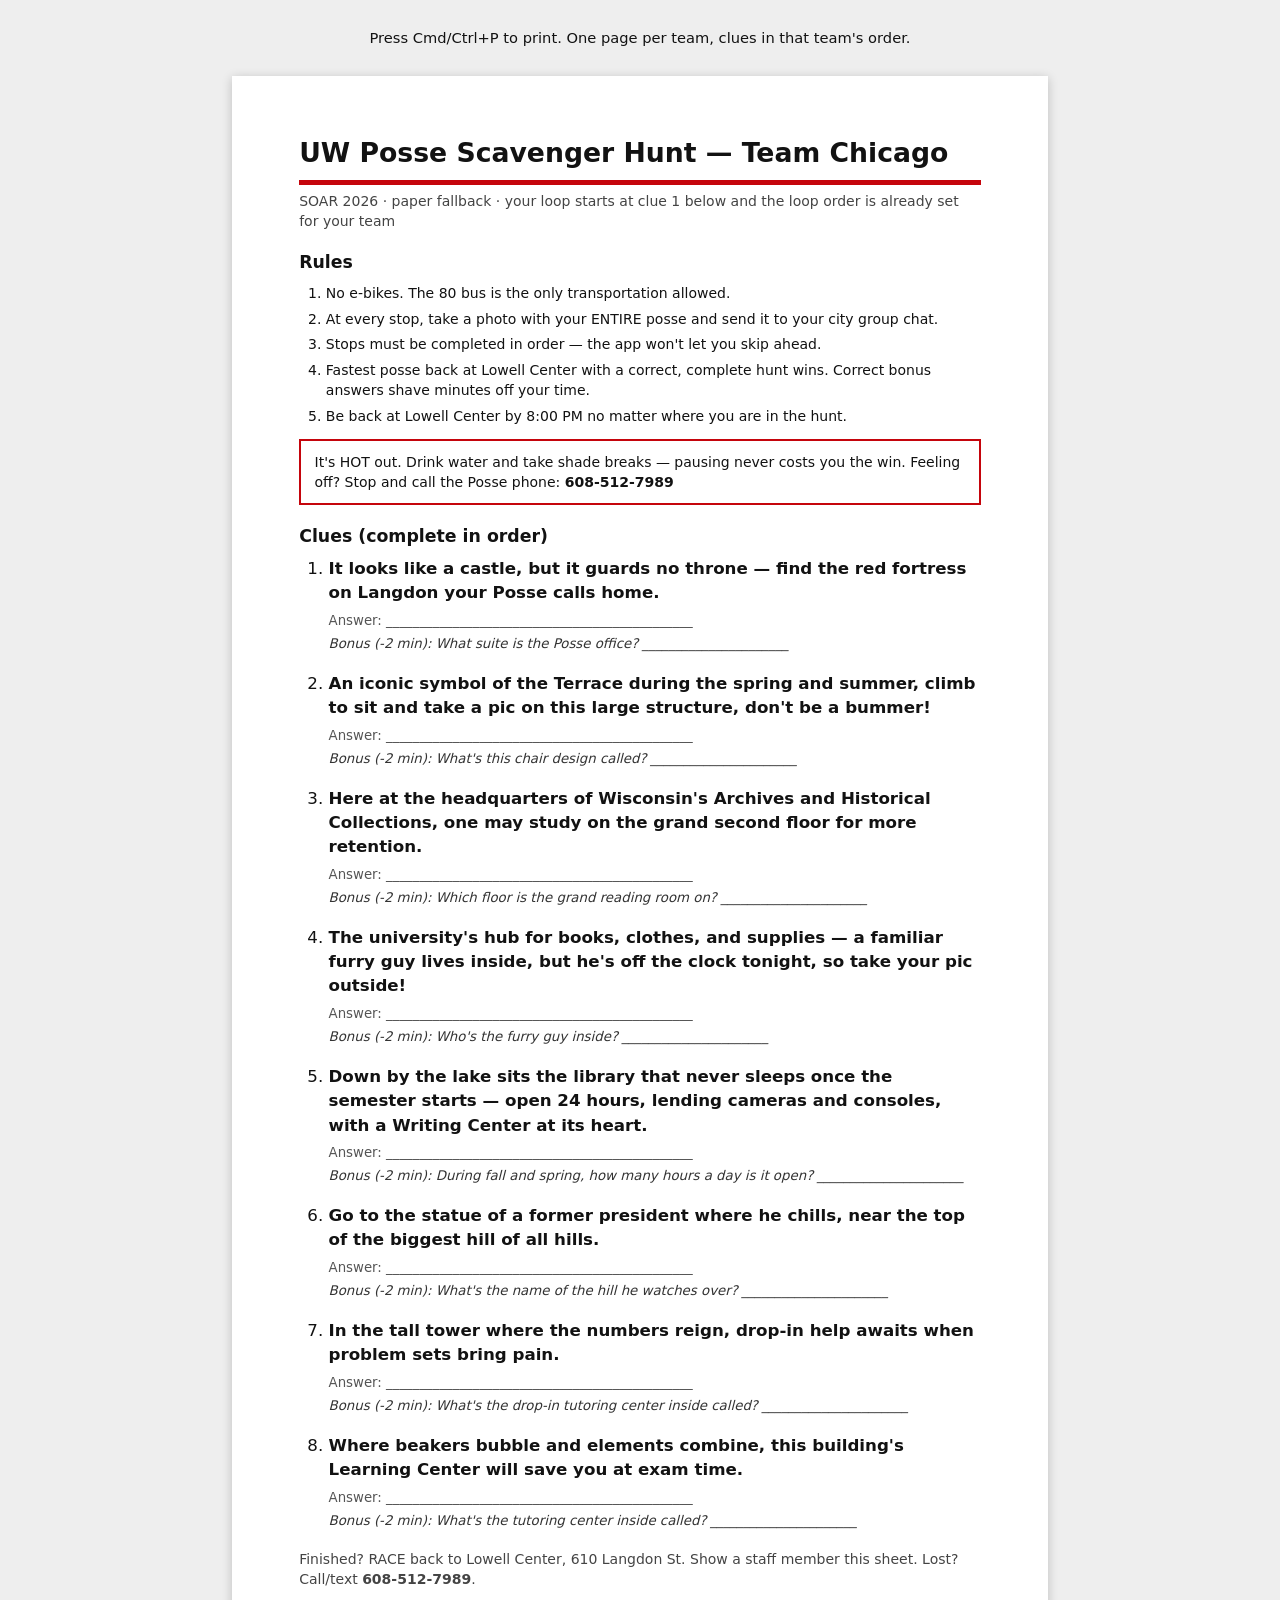
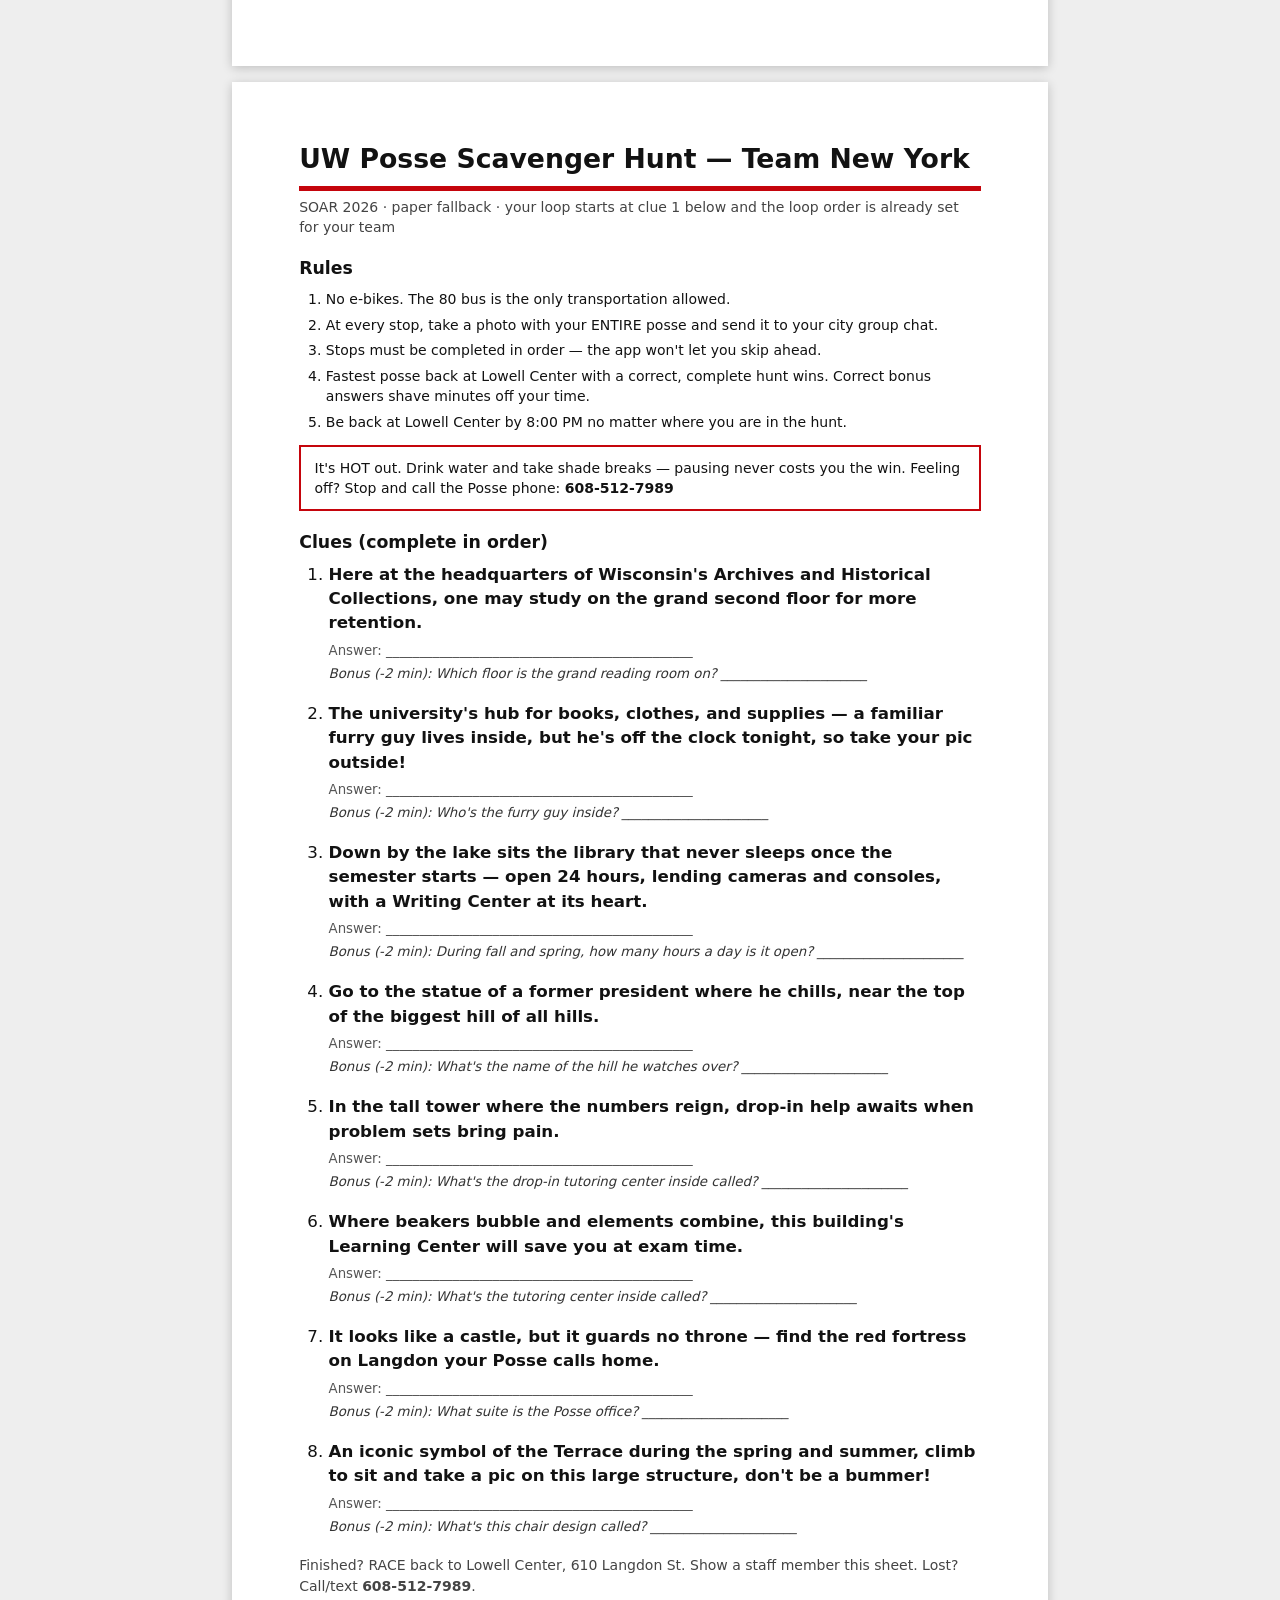
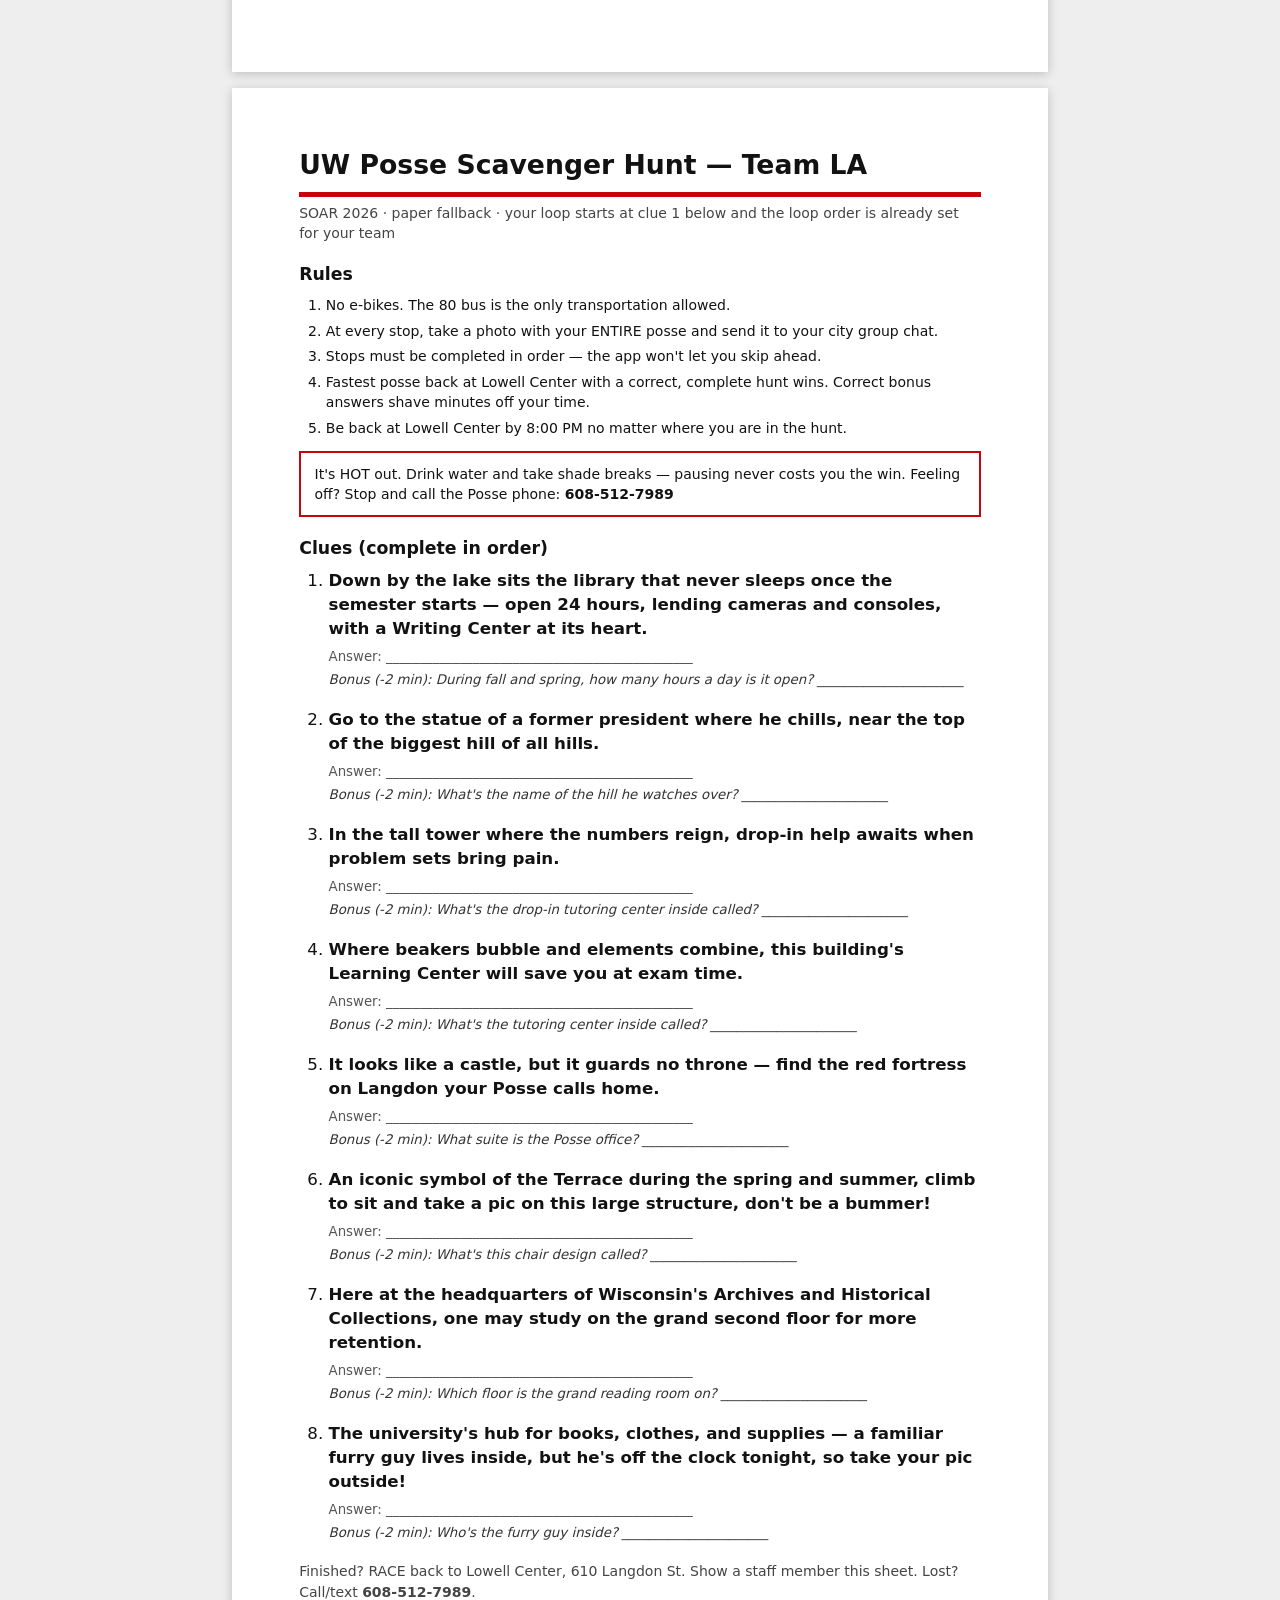
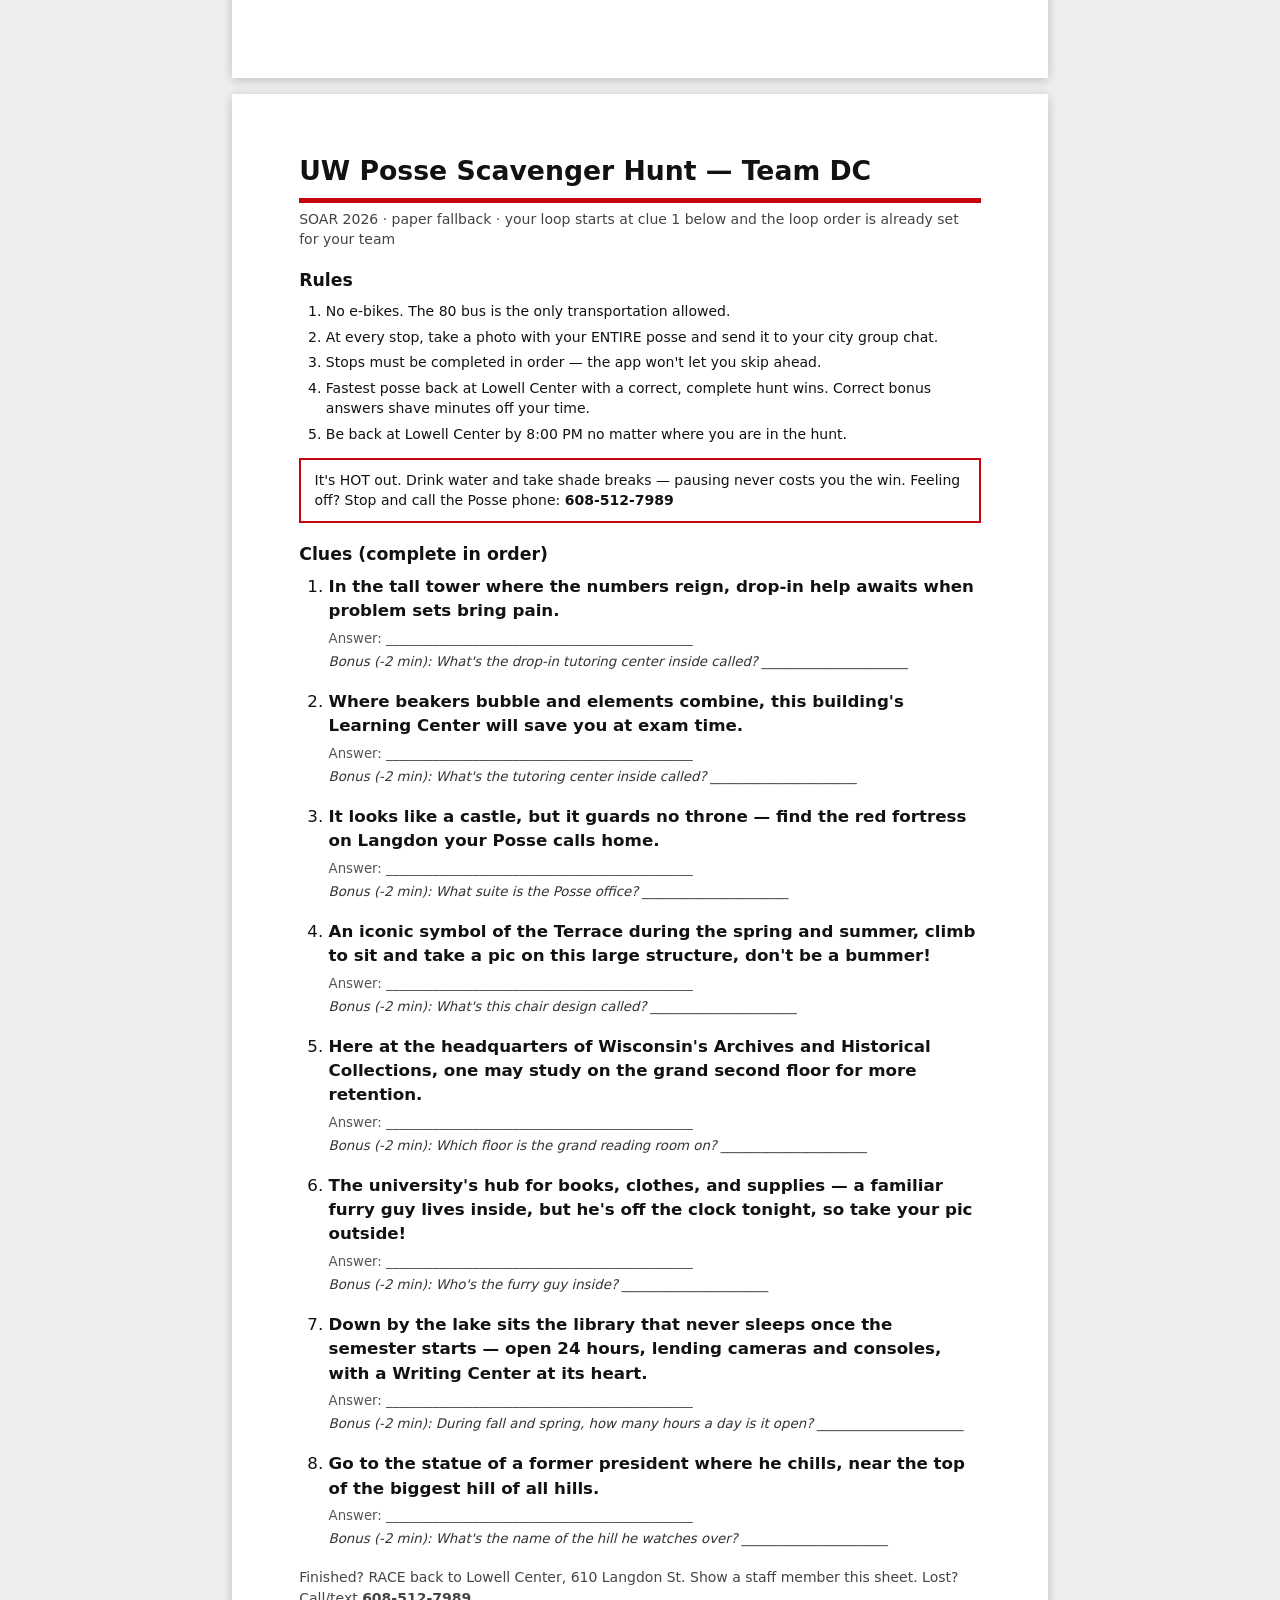
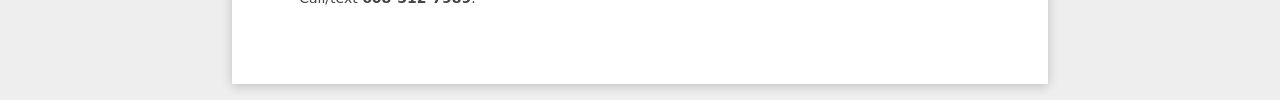
==== print.html @ bf7e482c "P2+P3: mission control, print fallback, docs, QR - mission-control.html: optional staff progress boa" ====
<!DOCTYPE html>
<html lang="en">
<head>
  <meta charset="UTF-8" />
  <meta name="viewport" content="width=device-width, initial-scale=1" />
  <title>Hunt Clue Sheets (print fallback)</title>
  <style>
    /* Paper fallback: open this page and hit Print. One sheet per city, in
       that city's visit order, plus the rules. If phones die on Tuesday,
       this is the hunt. */
    * { box-sizing: border-box; }
    body {
      font-family: "Red Hat Text", system-ui, -apple-system, "Segoe UI", Roboto, sans-serif;
      color: #121212; margin: 0; font-size: 12.5pt; line-height: 1.45;
    }
    .sheet { padding: 0.6in 0.7in; page-break-after: always; }
    .sheet:last-child { page-break-after: auto; }
    h1 {
      font-size: 20pt; margin: 0 0 2pt;
      border-bottom: 4pt solid #C5050C; padding-bottom: 6pt;
    }
    .sub { color: #444; margin: 4pt 0 14pt; font-size: 10.5pt; }
    h2 { font-size: 13pt; margin: 14pt 0 6pt; }
    ol.rules { margin: 0 0 10pt; padding-left: 20pt; font-size: 10.5pt; }
    ol.rules li { margin-bottom: 4pt; }
    .heat {
      border: 2pt solid #C5050C; padding: 8pt 10pt; font-size: 10.5pt;
      margin: 8pt 0 14pt; font-weight: 500;
    }
    ol.clues { margin: 0; padding-left: 22pt; }
    ol.clues li { margin-bottom: 14pt; }
    .clue-text { font-weight: 700; }
    .answer-line { color: #555; font-size: 10pt; margin-top: 4pt; }
    .bonus { color: #333; font-size: 10pt; margin-top: 3pt; font-style: italic; }
    .phone { font-weight: 700; }
    @media screen {
      body { background: #eee; }
      .sheet { background: #fff; max-width: 8.5in; margin: 16px auto; box-shadow: 0 2px 10px rgba(0,0,0,.2); }
      .print-hint { text-align:center; padding: 12px; font-size: 11pt; }
    }
    @media print { .print-hint { display: none; } }
  </style>
</head>
<body>
  <p class="print-hint">Press Cmd/Ctrl+P to print. One page per team, clues in that team's order.</p>
  <div id="sheets"></div>

  <script src="js/config.js"></script>
  <script>
  (function () {
    "use strict";
    var C = window.HUNT_CONFIG;
    function esc(s) {
      return String(s).replace(/&/g, "&amp;").replace(/</g, "&lt;").replace(/>/g, "&gt;");
    }
    var rules = "";
    for (var r = 0; r < C.rules.length; r++) rules += "<li>" + esc(C.rules[r]) + "</li>";

    var html = "";
    for (var c = 0; c < C.cities.length; c++) {
      var city = C.cities[c];
      var clues = "";
      for (var leg = 0; leg < C.stops.length; leg++) {
        var stop = C.stops[(city.startOffset + leg) % C.stops.length];
        clues +=
          "<li>" +
            '<div class="clue-text">' + esc(stop.clue) + "</div>" +
            '<div class="answer-line">Answer: ______________________________________________</div>' +
            (stop.bonus ? '<div class="bonus">Bonus (-' + C.bonusMinutes + ' min): ' + esc(stop.bonus.question) +
              " ______________________</div>" : "") +
          "</li>";
      }
      html +=
        '<div class="sheet">' +
          "<h1>" + esc(C.event.title) + " — Team " + esc(city.name) + "</h1>" +
          '<p class="sub">' + esc(C.event.subtitle) + " · paper fallback · your loop starts at clue 1 below and the loop order is already set for your team</p>" +
          "<h2>Rules</h2><ol class=\"rules\">" + rules + "</ol>" +
          '<div class="heat">' + esc(C.heatBanner.text) + ' <span class="phone">' + esc(C.event.possePhone) + "</span></div>" +
          "<h2>Clues (complete in order)</h2>" +
          '<ol class="clues">' + clues + "</ol>" +
          '<p class="sub">Finished? RACE back to ' + esc(C.event.homeBase) + ", " + esc(C.event.homeBaseAddress) +
          ". Show a staff member this sheet. Lost? Call/text <span class=\"phone\">" + esc(C.event.possePhone) + "</span>.</p>" +
        "</div>";
    }
    document.getElementById("sheets").innerHTML = html;
  })();
  </script>
</body>
</html>
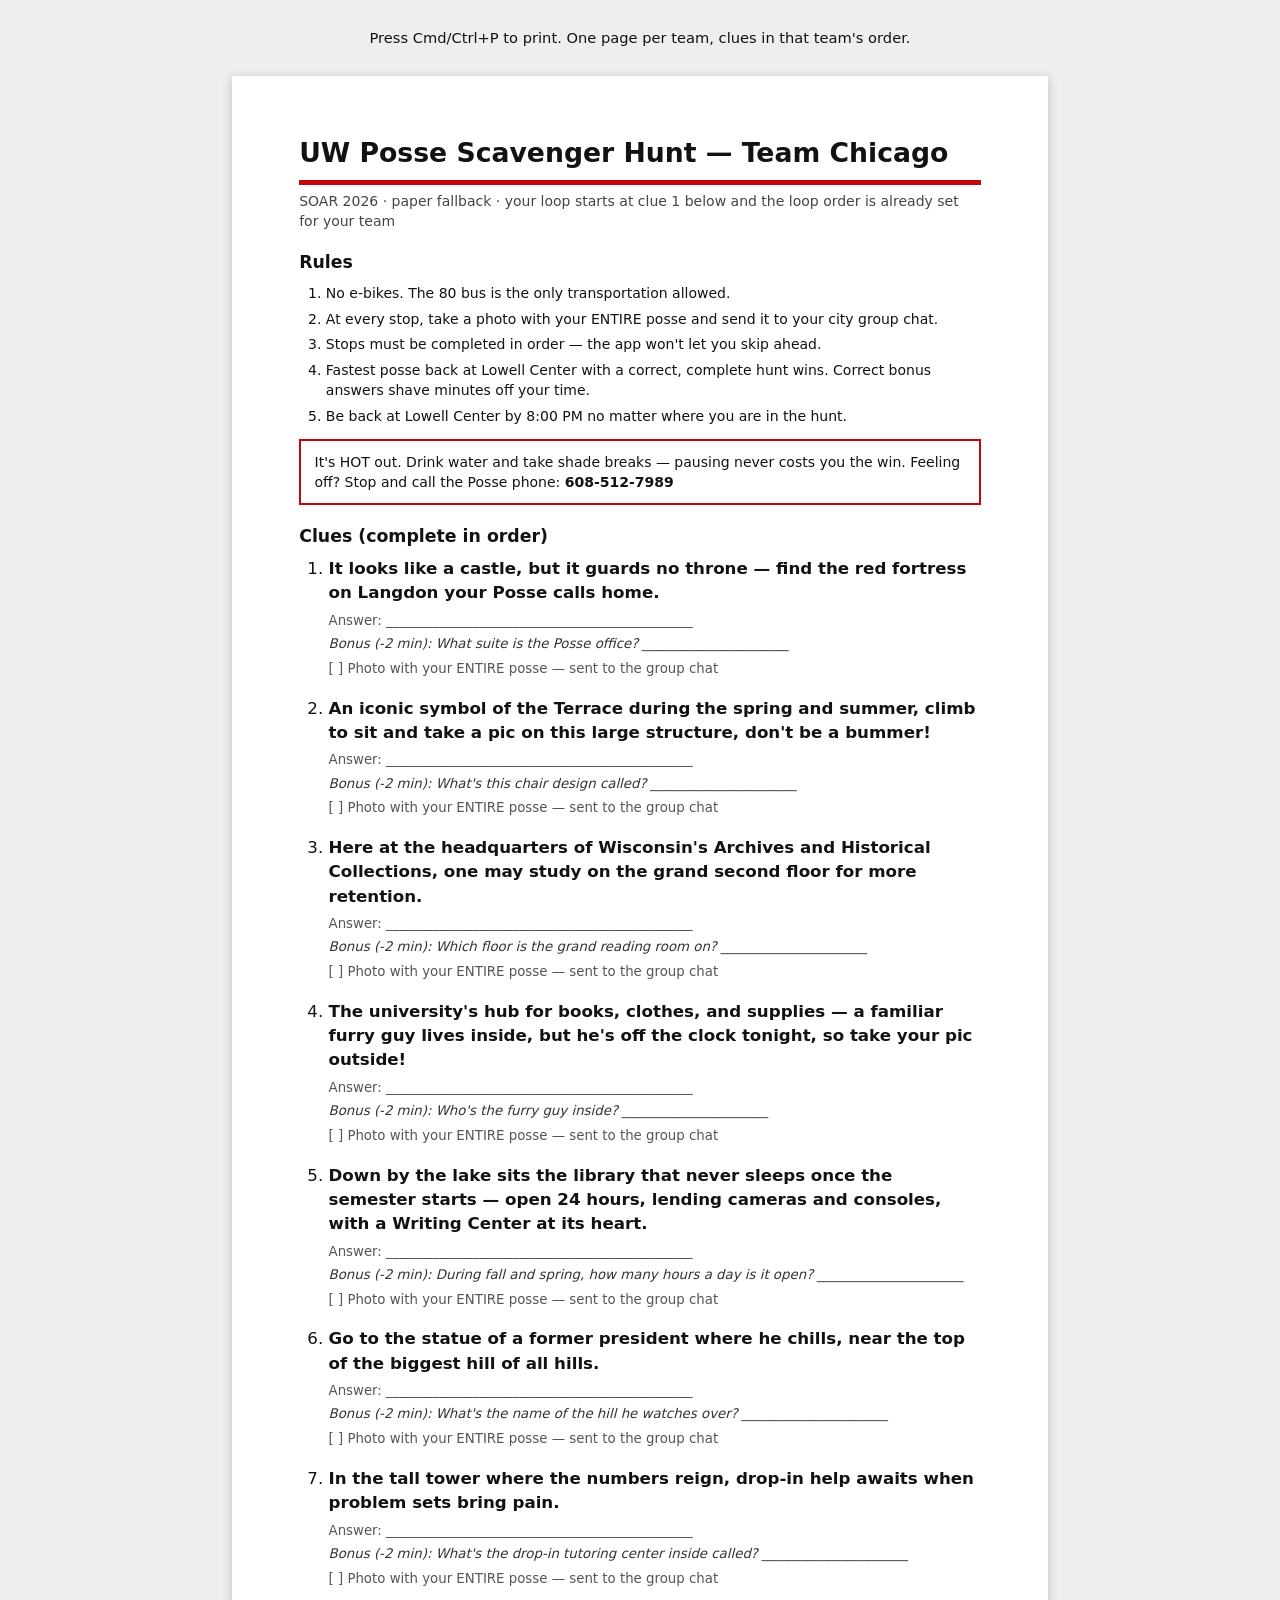
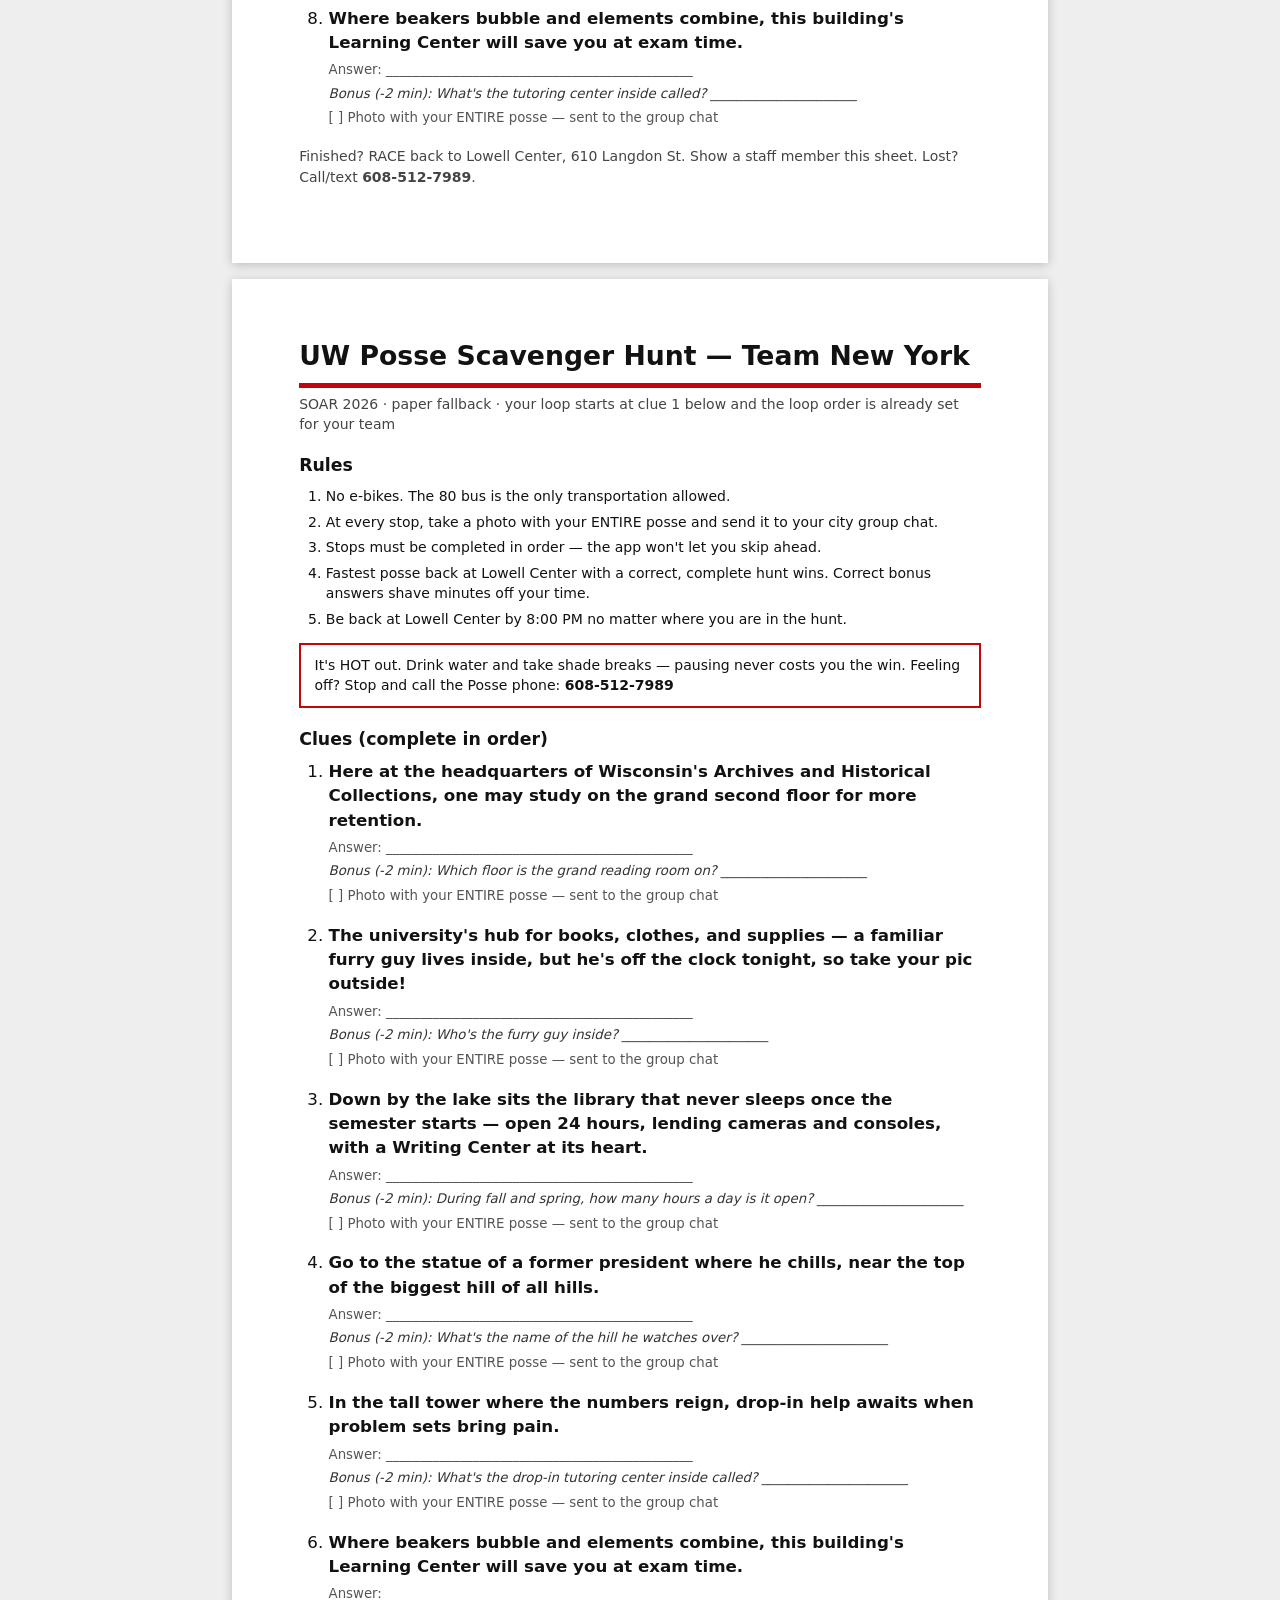
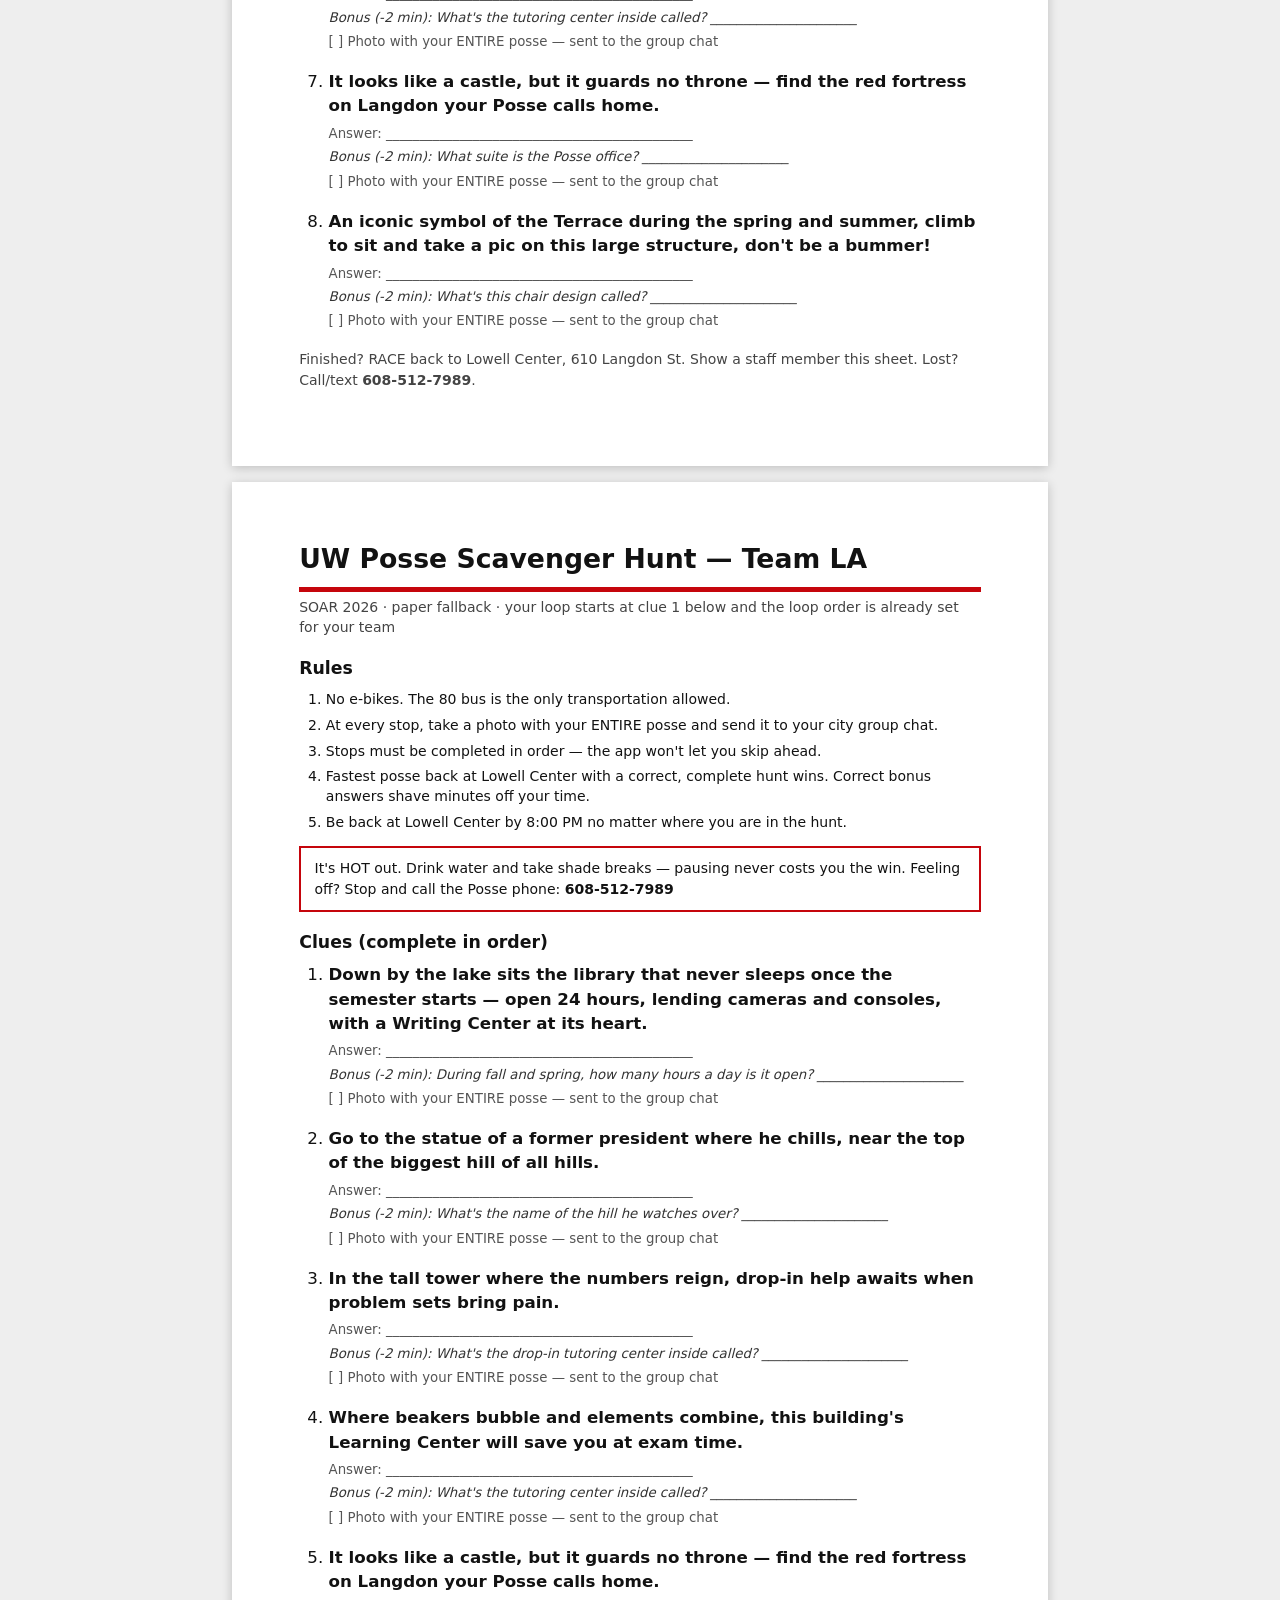
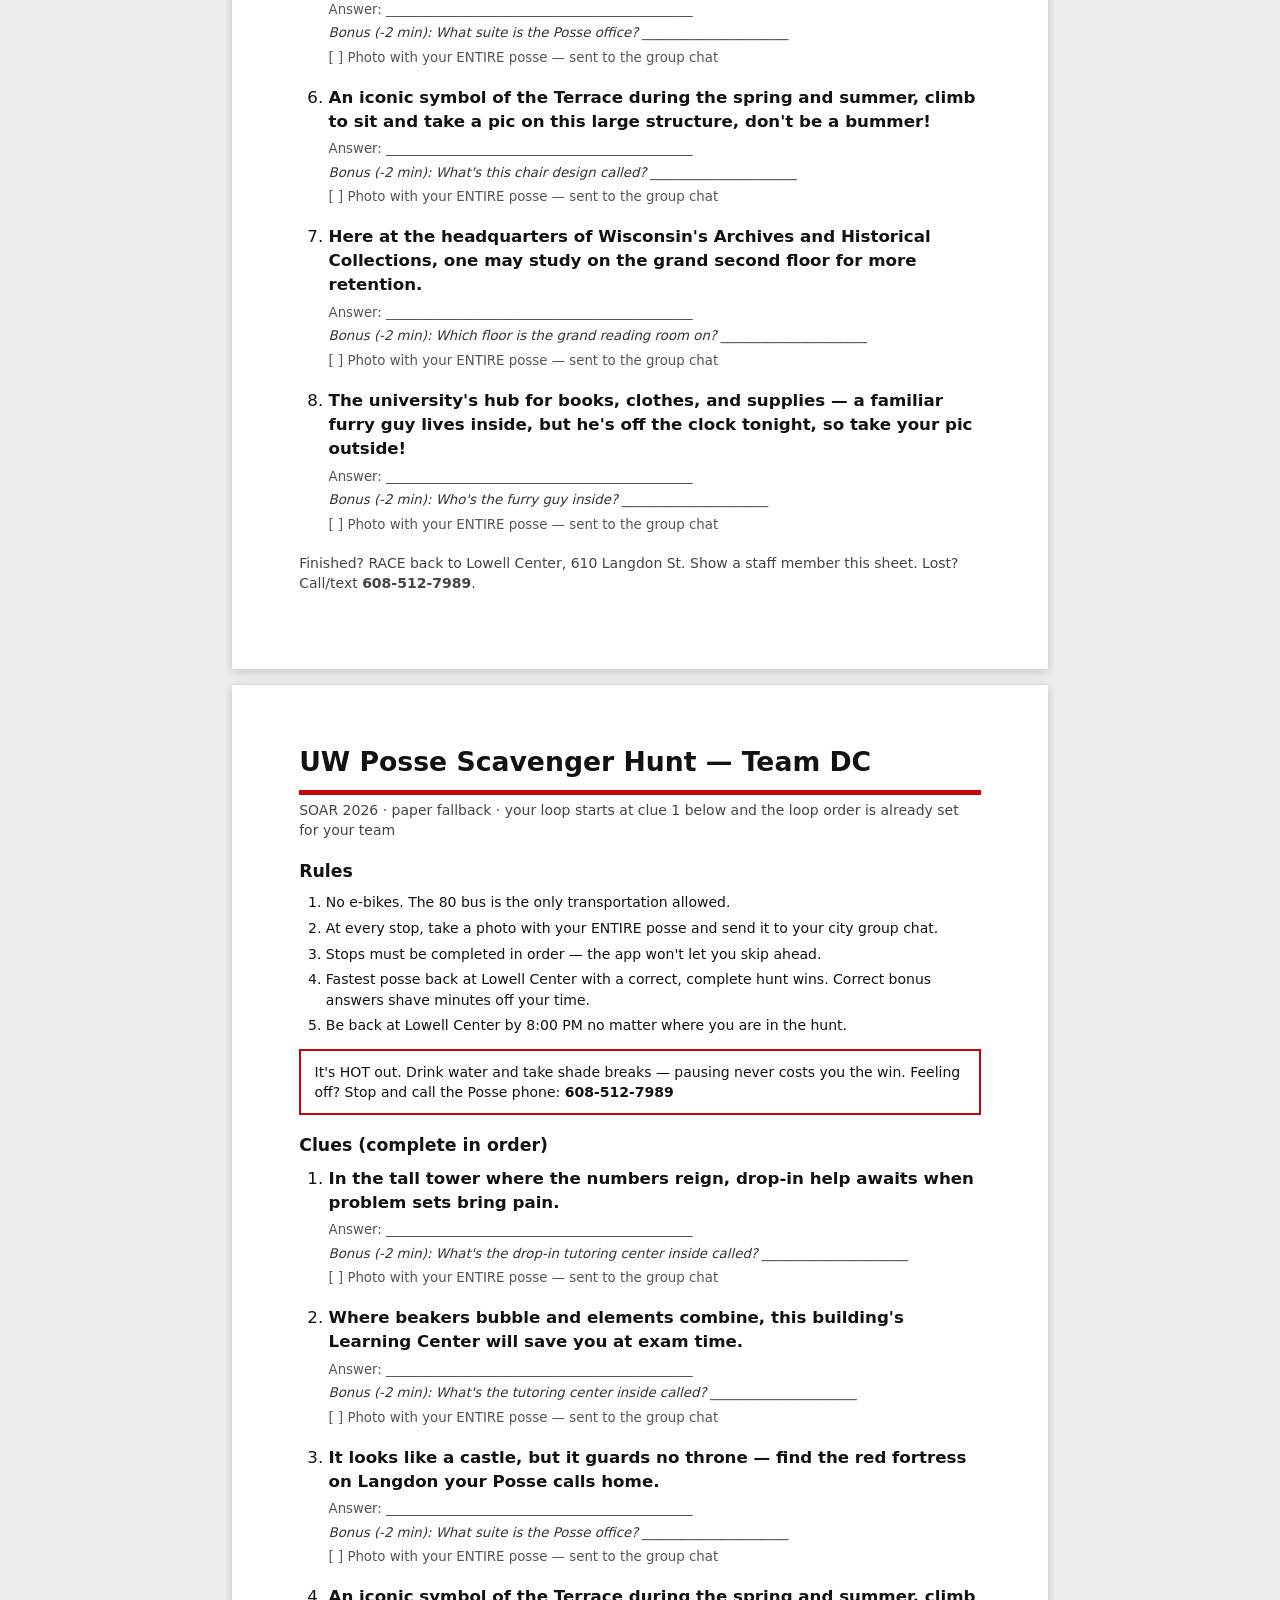
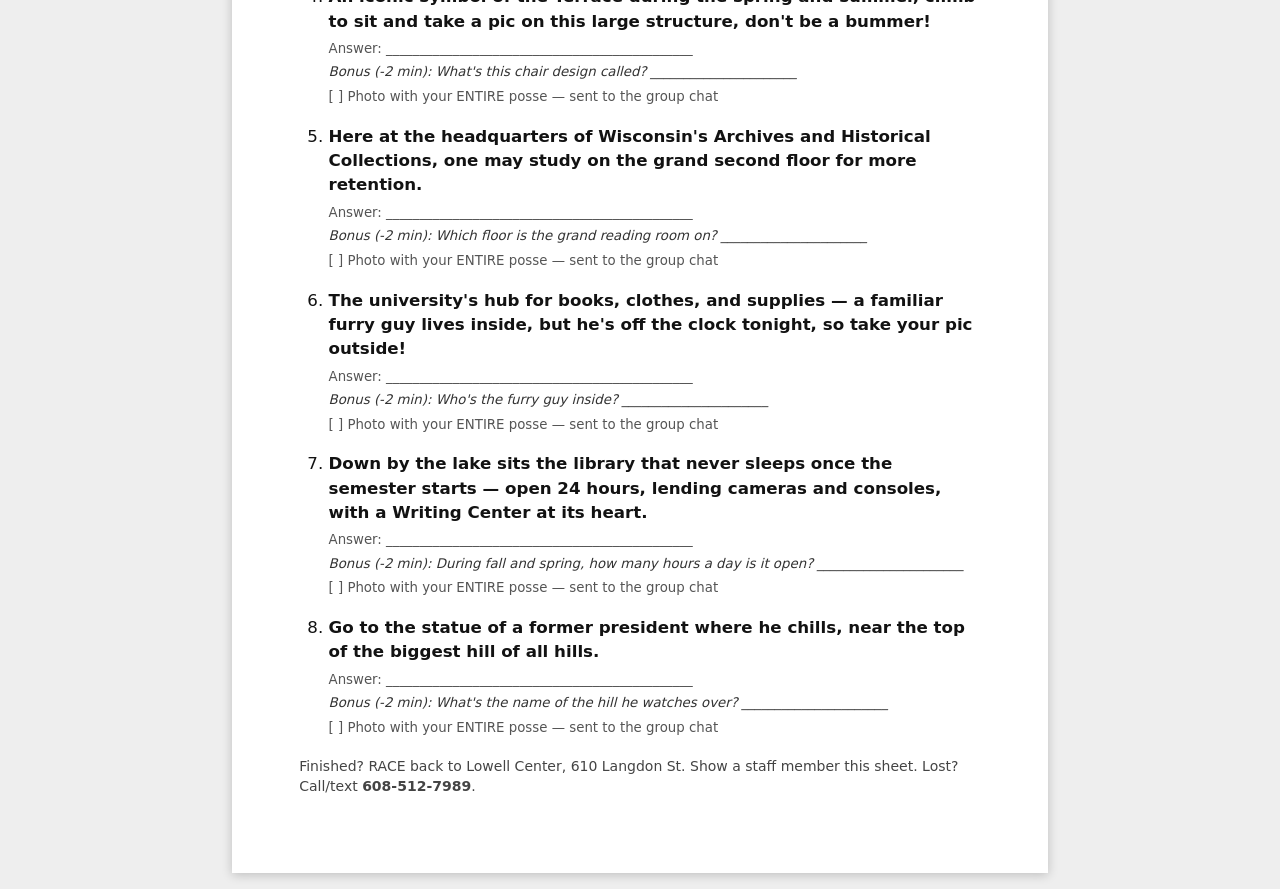
==== commit eab0b027: "Add gated photo checkpoint to hunt mode After each solve (and optional bonus), teams must tap "Sent " ====
--- a/print.html
+++ b/print.html
@@ -68,6 +68,7 @@
             '<div class="answer-line">Answer: ______________________________________________</div>' +
             (stop.bonus ? '<div class="bonus">Bonus (-' + C.bonusMinutes + ' min): ' + esc(stop.bonus.question) +
               " ______________________</div>" : "") +
+            '<div class="answer-line">[ ] Photo with your ENTIRE posse — sent to the group chat</div>' +
           "</li>";
       }
       html +=
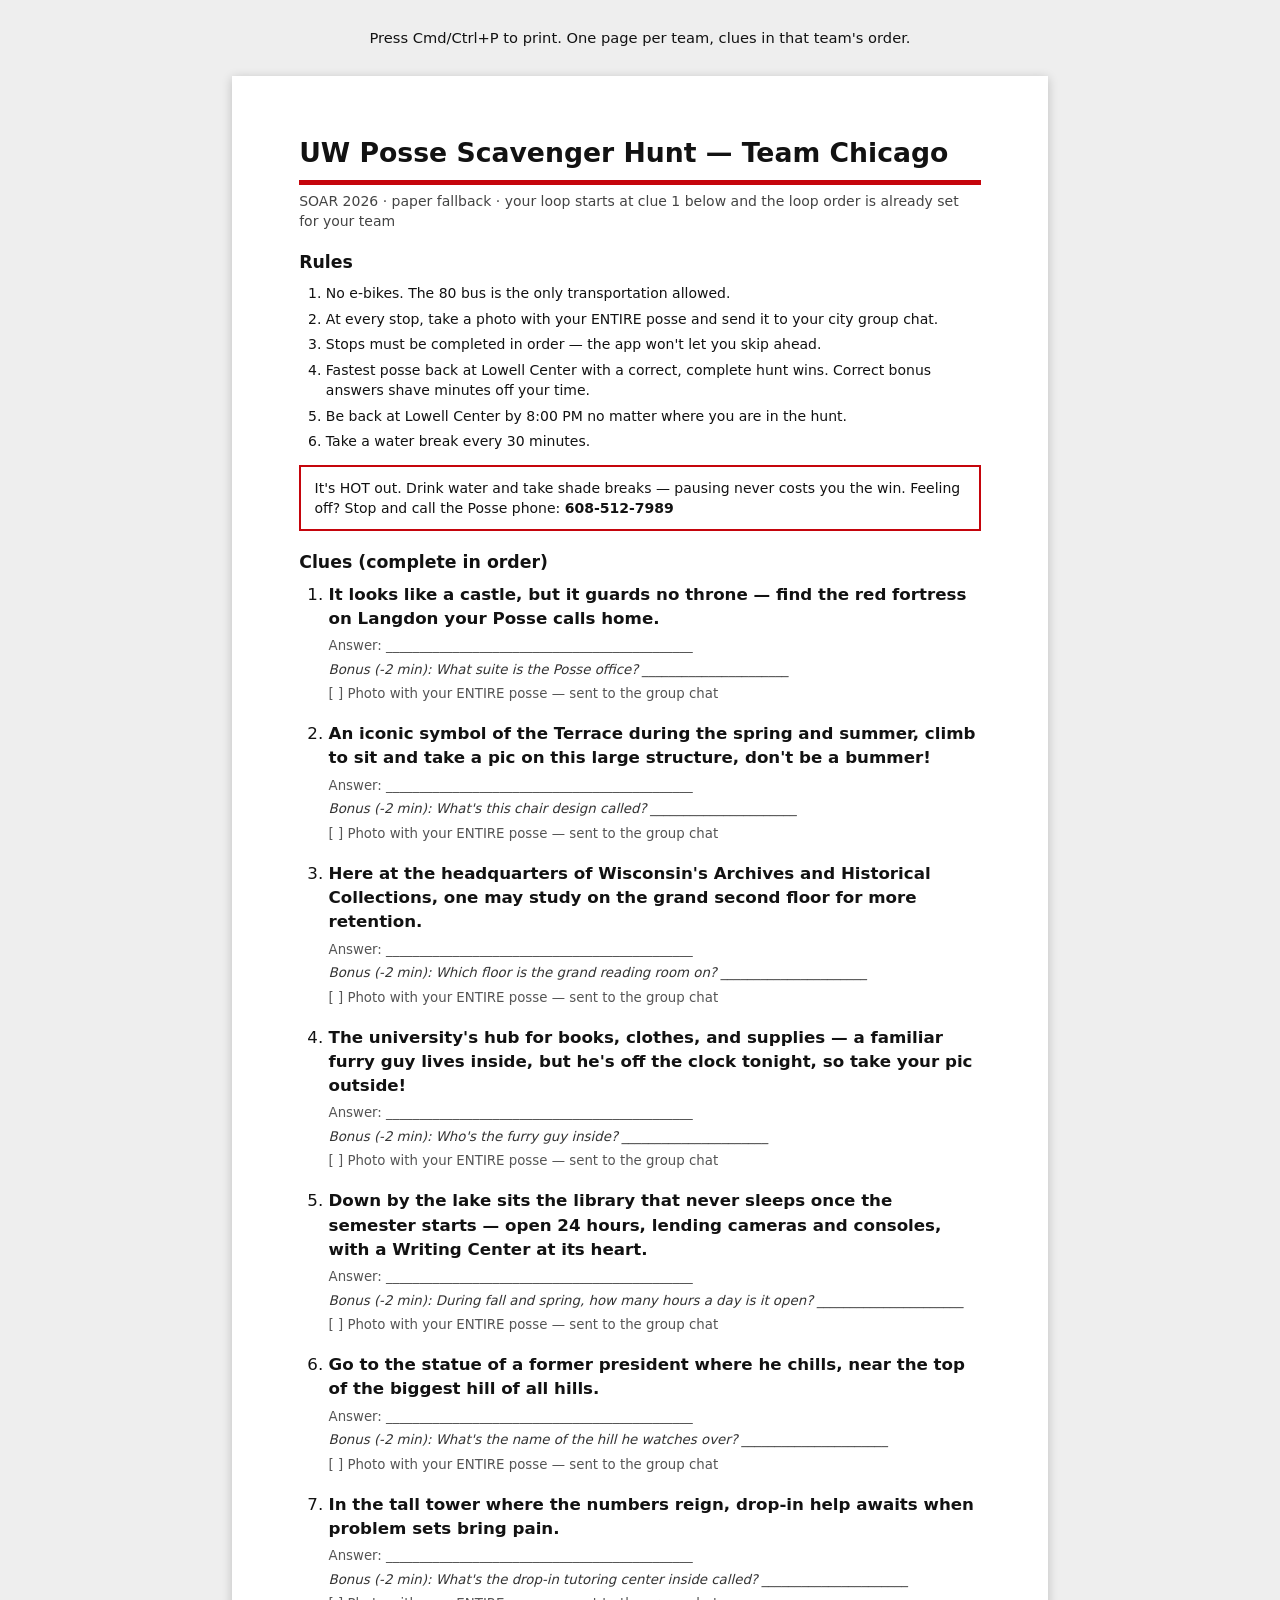
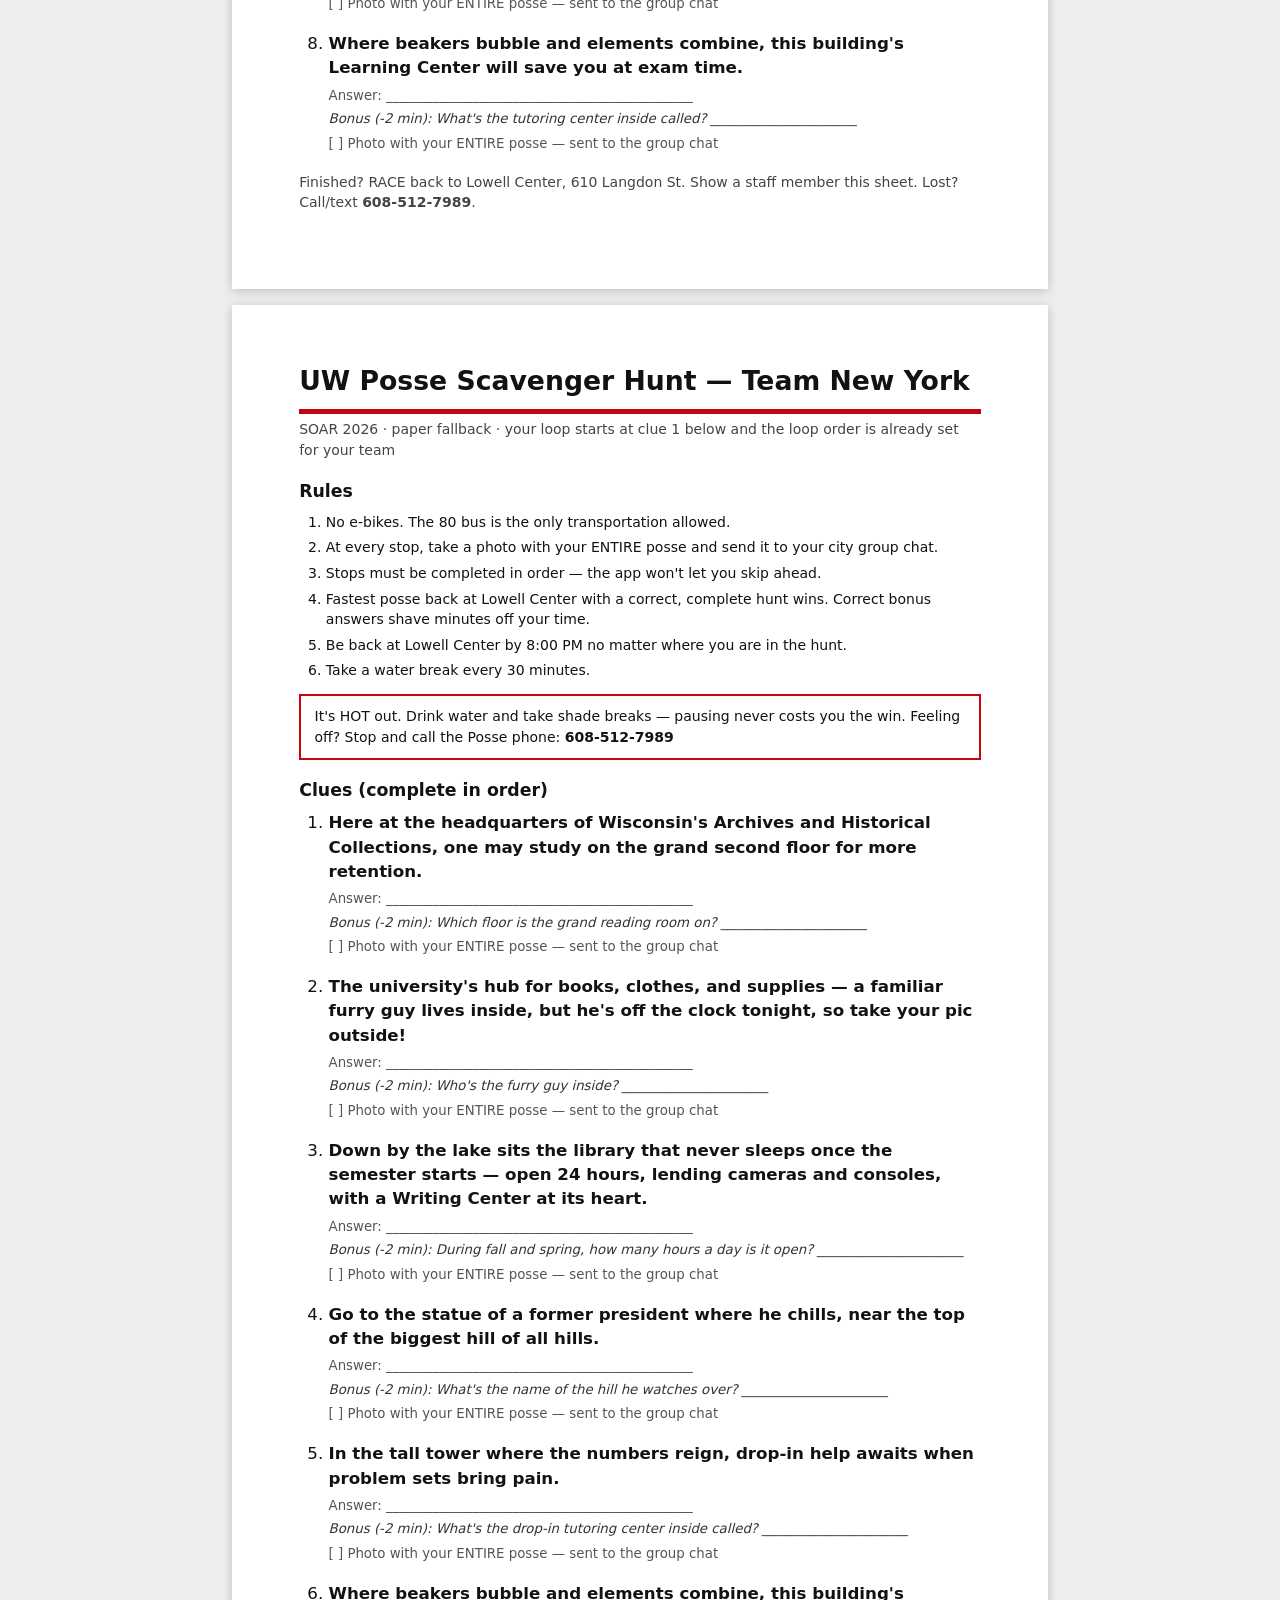
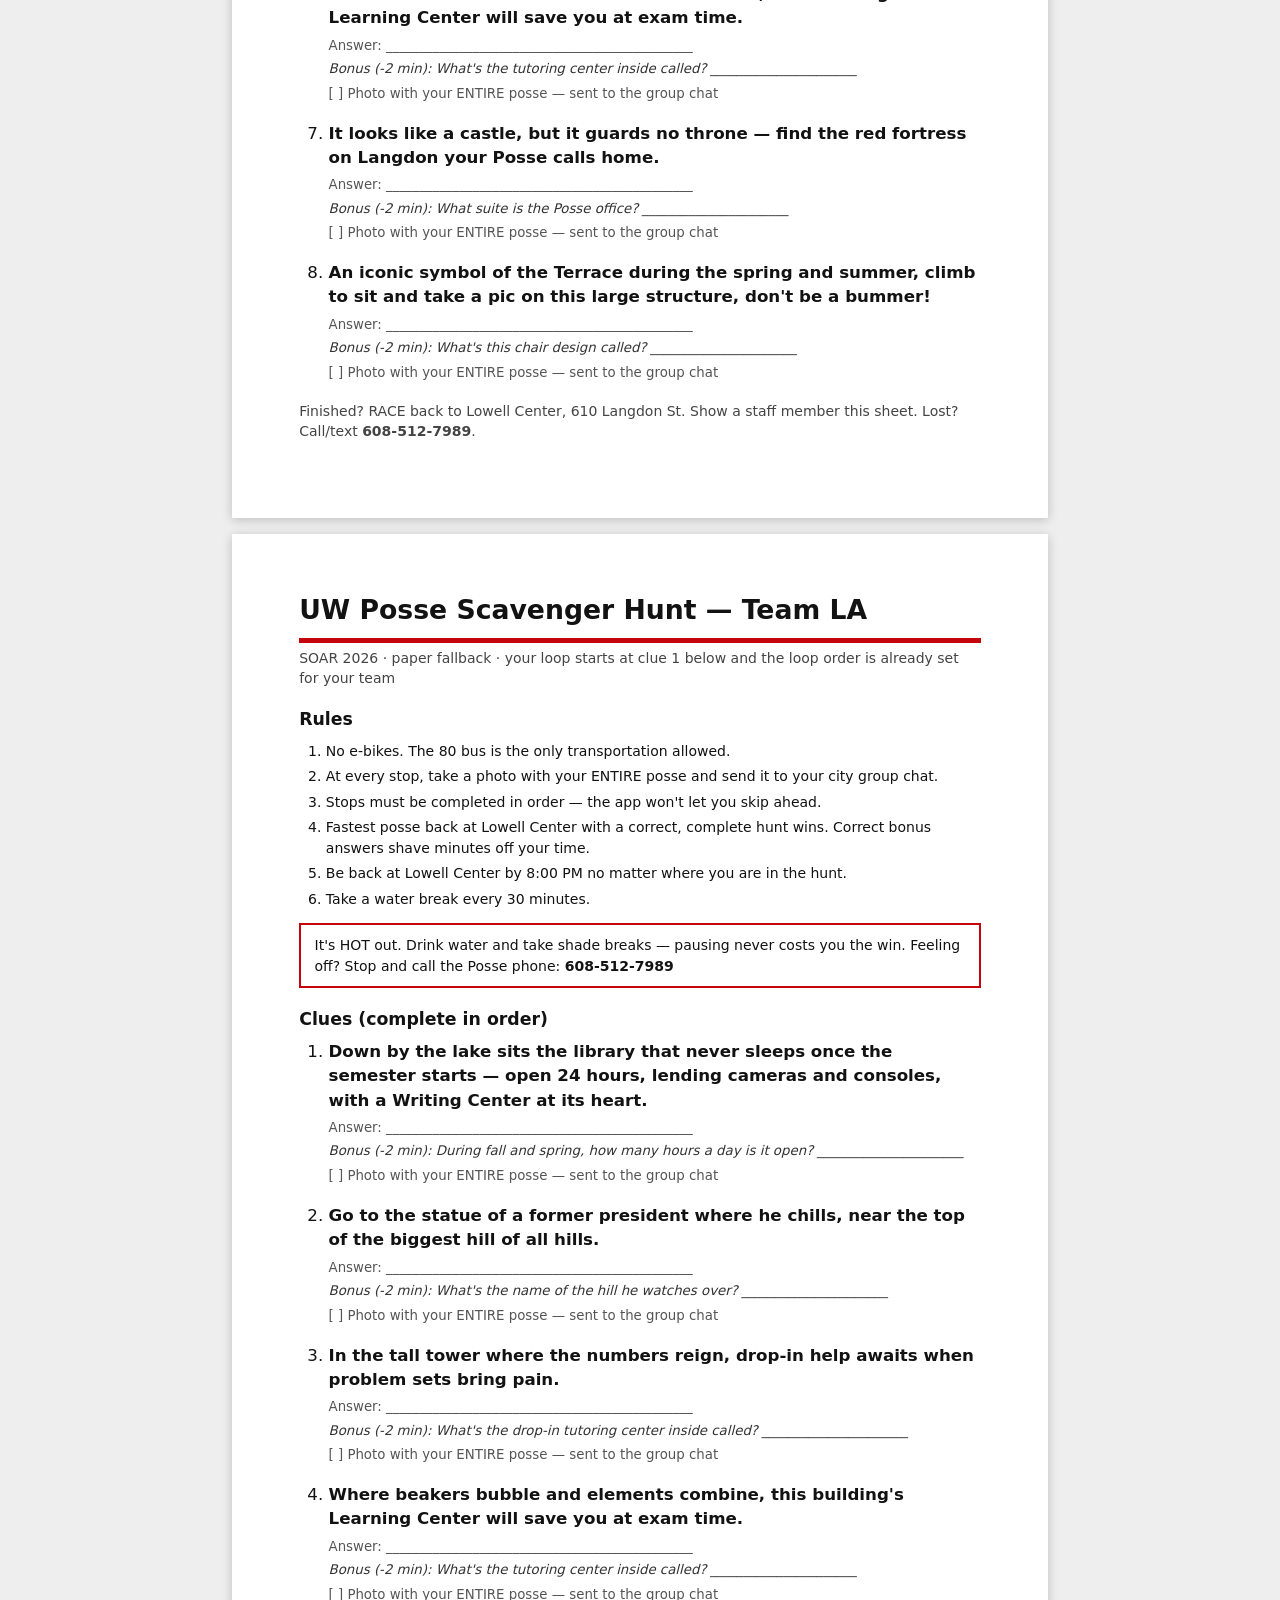
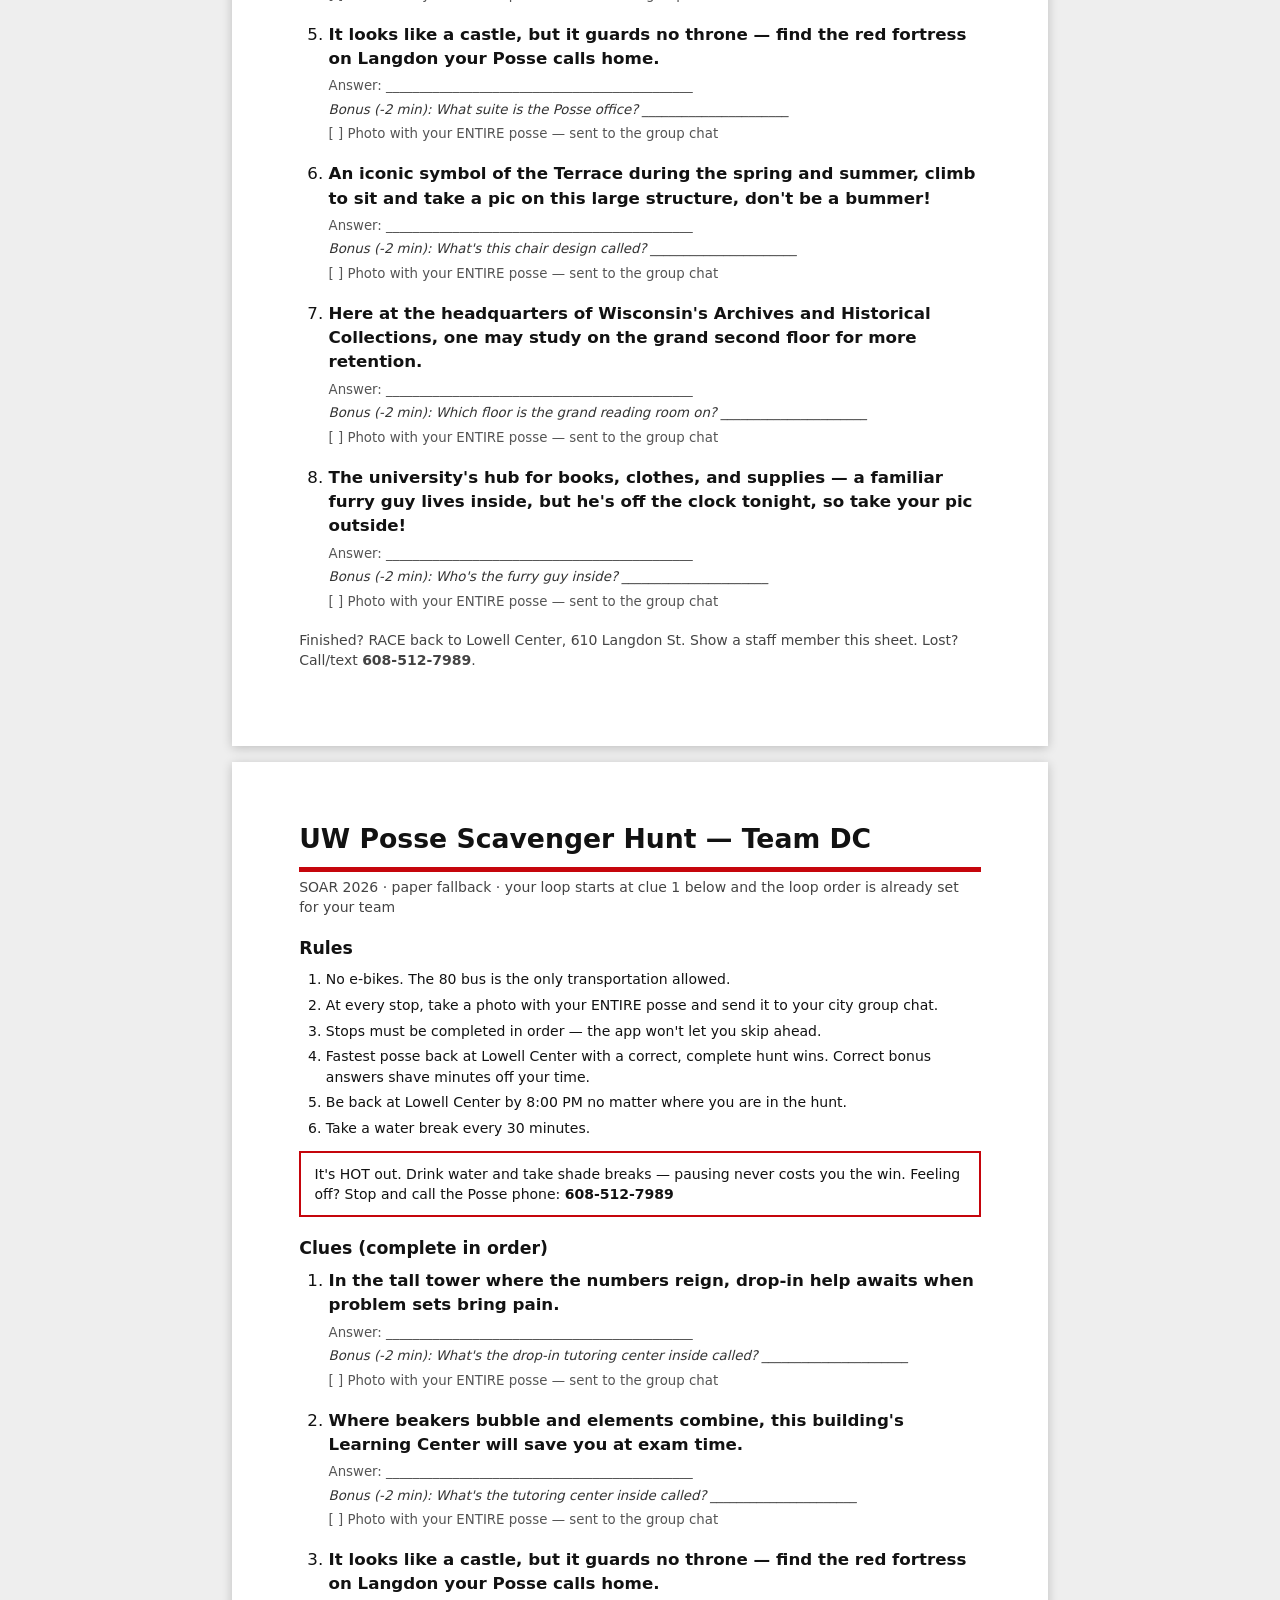
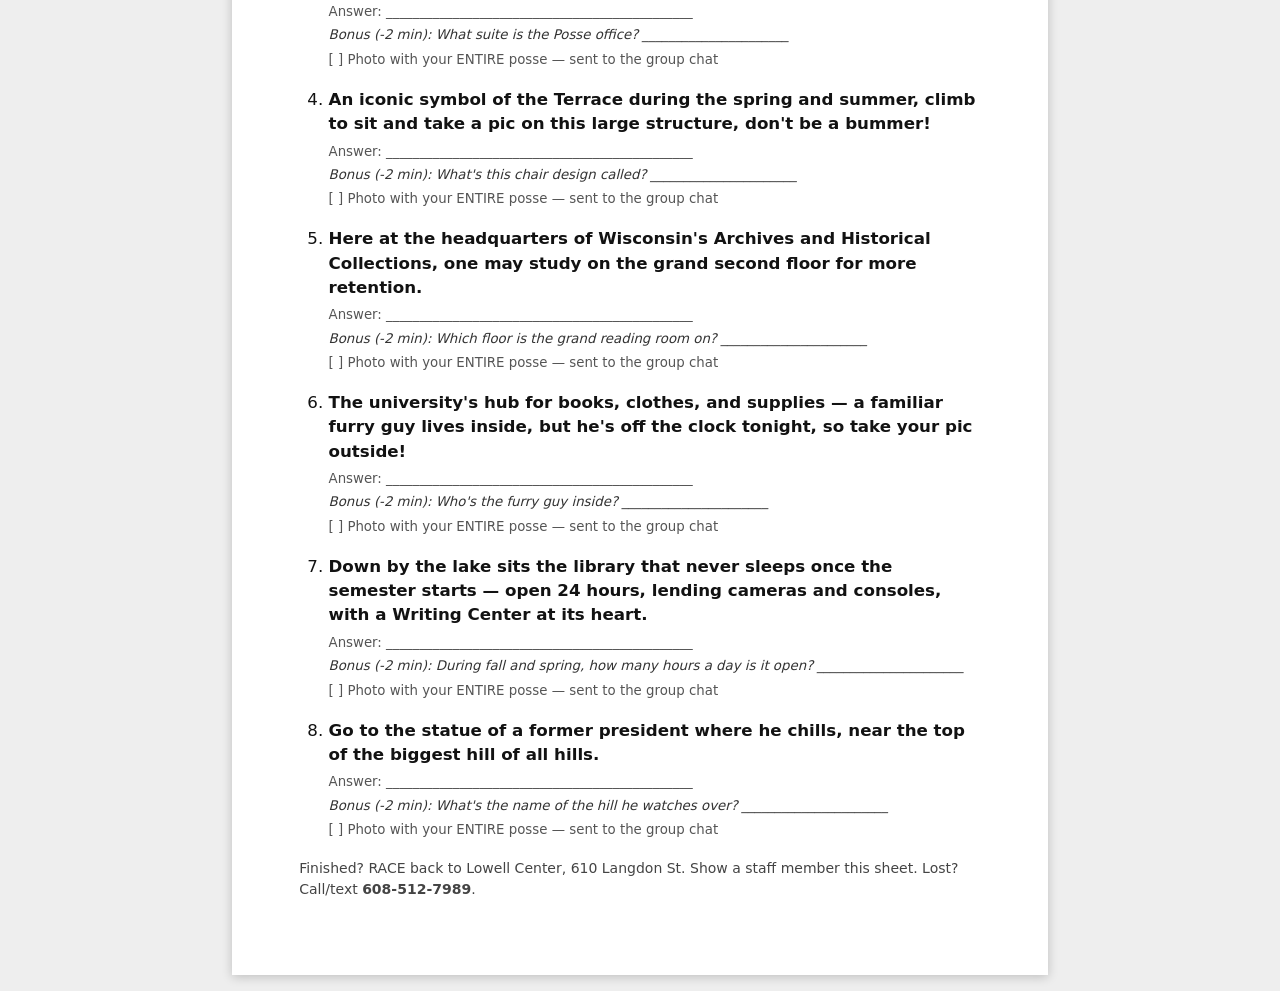
==== commit 4ff4ad6a: "Add practice mode, synchronized start, and hydration breaks Practice (?mode=practice or staff panel)" ====
--- a/print.html
+++ b/print.html
@@ -55,6 +55,9 @@
     }
     var rules = "";
     for (var r = 0; r < C.rules.length; r++) rules += "<li>" + esc(C.rules[r]) + "</li>";
+    if (C.hydration && C.hydration.enabled) {
+      rules += "<li>Take a water break every " + C.hydration.intervalMinutes + " minutes.</li>";
+    }
 
     var html = "";
     for (var c = 0; c < C.cities.length; c++) {
